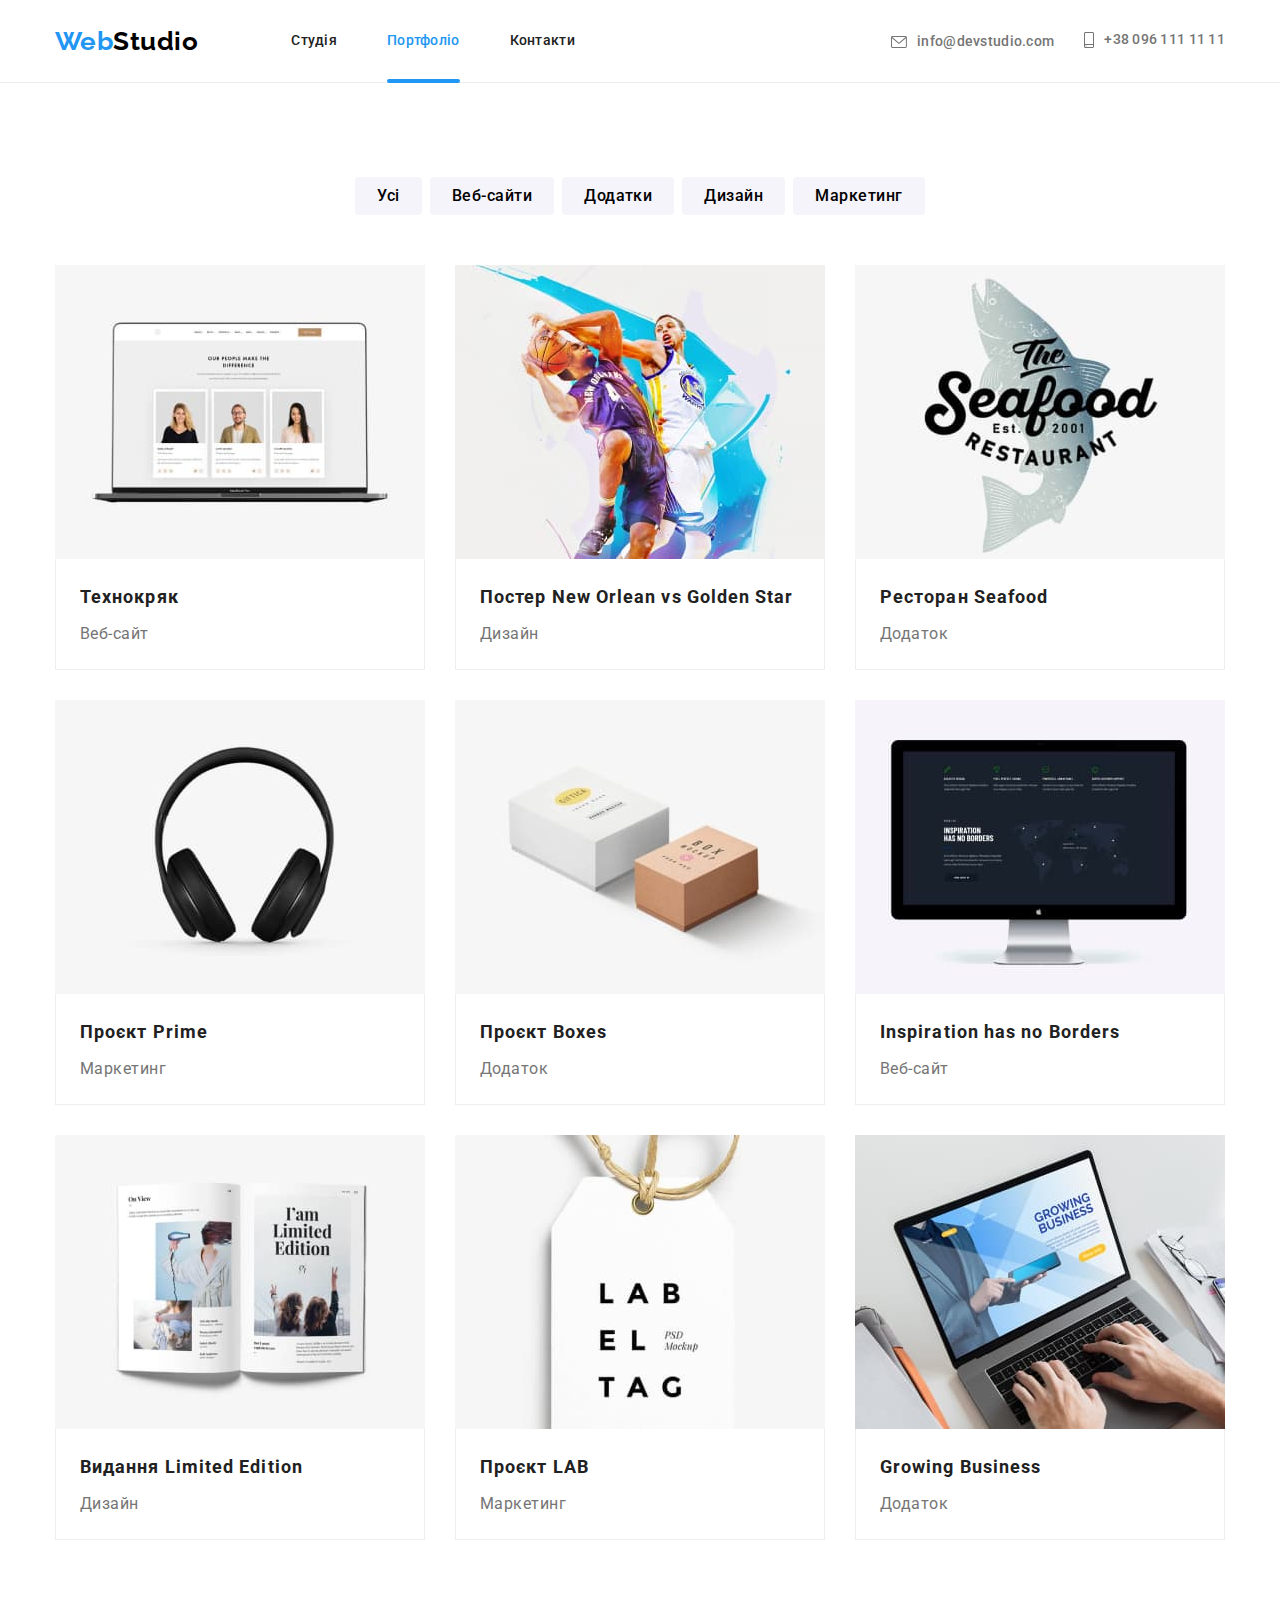
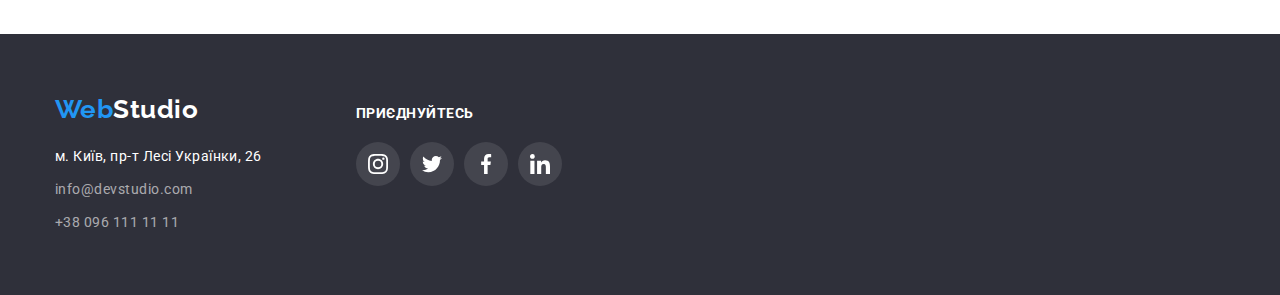
==== portfolio.html @ b10ea0a1 "Створює новий репозиторій" ====
<!DOCTYPE html>
<html lang="en">
<head>
    <meta charset="UTF-8">
    <meta http-equiv="X-UA-Compatible" content="IE=edge">
    <meta name="viewport" content="width=device-width, initial-scale=1.0">
    <title>Портфоліо</title>
    <link rel="preconnect" href="https://fonts.googleapis.com">
    <link rel="preconnect" href="https://fonts.gstatic.com" crossorigin>
    <link href="https://fonts.googleapis.com/css2?family=Raleway:wght@700&family=Roboto:wght@400;500;700;900&display=swap" rel="stylesheet">
    <link rel="stylesheet" href="https://cdn.jsdelivr.net/npm/modern-normalize@1.1.0/modern-normalize.min.css">
    <link rel="stylesheet" href="./css/styles.css">

</head>
<body>
    
    <!-- Шапка сайту -->
    <header>
        <div class="container header-container">
            <nav class="main-nav">
                <a href="./index.html" lang="en" class="logo">Web<span class="logo-dark">Studio</span></a>

                <ul class="site-nav list">
                    <li class="site-nav-item"><a href="./index.html" class="link">Студія</a></li>
                    <li class="site-nav-item"><a href="#" class="link current">Портфоліо</a></li>
                    <li class="site-nav-item"><a href="#" class="link">Контакти</a></li>
                </ul>
            </nav>

                <ul class="contacts list">

                    <li>
                        <a href="mailto:info@devstudio.com" class="contacts-list-link contacts-link link">
                            <svg class="mail-icon" lang="en" aria-label="mail icon" width="16px" height="12px">
                                <use href="./images/icons.svg#icon-mail"></use>
                            </svg>
                        info@devstudio.com
                        </a>
                    </li>

                    <li>
                        <a href="tel:+380961111111" class="contacts-list-link link">
                            <svg class="smartphone-icon" lang="en" aria-label="smartphone icon" width="10px" height="16px">
                                <use href="./images/icons.svg#icon-smartphone"></use>
                            </svg>
                        +38 096 111 11 11
                        </a>
                    </li>


                </ul>
        </div>
    </header>

    <main>
    <!-- Сторінка портфоліо -->
        <section class="section">
            <div class="container">
                <h1 class="visually-hidden">Портфоліо</h1>
                <ul class="portfolio-btn-list list">
                    <li><button type="button" class="portfolio-btn">Усі</button></li>
                    <li><button type="button" class="portfolio-btn">Веб-сайти</button></li>
                    <li><button type="button" class="portfolio-btn">Додатки</button></li>
                    <li><button type="button" class="portfolio-btn">Дизайн</button></li>
                    <li><button type="button" class="portfolio-btn">Маркетинг</button></li>
                </ul>

                <ul class="portfolio-list list">
                    
                    <li class="portfolio-item">
                        <a href="#" class="portfolio-link">
                            <div class="portfolio-card-thumb">
                                <img src="./images/portfoliopage/project1.jpg" alt="Веб-сайт Технокряк" width="370" height="294">
                                <p class="portfolio-overlay">
                                    Ресурс пропонує комплексні пропозиції з різним рівнем функціоналу та сервісів. Все це дозволить відвідувачу отримати вичерпні відомості про компанію чи приватну особу.
                                </p>
                            </div>

                            <div class="portfolio-card-content">
                                <h2 class="portfolio-title">Технокряк</h2>
                                <p class="portfolio-post">Веб-сайт</p>
                            </div>
                        </a>
                    </li>

                    <li class="portfolio-item">
                        <a href="#" class="portfolio-link">
                            <div class="portfolio-card-thumb">
                                <img src="./images/portfoliopage/project2.jpg" alt="Дизайн постеру" width="370" height="294">
                                <p class="portfolio-overlay">
                                    Ресурс пропонує комплексні пропозиції з різним рівнем функціоналу та сервісів. Все це дозволить відвідувачу отримати вичерпні відомості про компанію чи приватну особу.
                                </p>
                            </div>

                            <div class="portfolio-card-content">
                                <h2 class="portfolio-title">Постер <span lang="en">New Orlean vs Golden Star</span></h2>
                                <p class="portfolio-post">Дизайн</p>
                            </div>
                        </a>
                    </li>

                    <li class="portfolio-item">
                        <a href="#" class="portfolio-link">
                            <div class="portfolio-card-thumb">
                                <img src="./images/portfoliopage/project3.jpg" alt="Додаток для ресторану морепродуктів" width="370" height="294">
                                <p class="portfolio-overlay">
                                    Ресурс пропонує комплексні пропозиції з різним рівнем функціоналу та сервісів. Все це дозволить відвідувачу отримати вичерпні відомості про компанію чи приватну особу.
                                </p>
                            </div>

                            <div class="portfolio-card-content">
                                <h2 class="portfolio-title">Ресторан <span lang="en">Seafood</span></h2>
                                <p class="portfolio-post">Додаток</p>
                            </div>
                        </a>
                    </li>

                    <li class="portfolio-item">
                        <a href="#" class="portfolio-link">
                            <div class="portfolio-card-thumb">
                                <img src="./images/portfoliopage/project4.jpg" alt="Реклама навушників" width="370" height="294">
                                <p class="portfolio-overlay">
                                    Ресурс пропонує комплексні пропозиції з різним рівнем функціоналу та сервісів. Все це дозволить відвідувачу отримати вичерпні відомості про компанію чи приватну особу.
                                </p>
                            </div>

                            <div class="portfolio-card-content">
                                <h2 class="portfolio-title">Проєкт <span lang="en">Prime</span></h2>
                                <p class="portfolio-post">Маркетинг</p>
                            </div>
                        </a>
                    </li>

                    <li class="portfolio-item">
                        <a href="#" class="portfolio-link">
                            <div class="portfolio-card-thumb">
                                <img src="./images/portfoliopage/project5.jpg" alt="Додаток для пакування" width="370" height="294">
                                <p class="portfolio-overlay">
                                    Ресурс пропонує комплексні пропозиції з різним рівнем функціоналу та сервісів. Все це дозволить відвідувачу отримати вичерпні відомості про компанію чи приватну особу.
                                </p>
                            </div>

                            <div class="portfolio-card-content">
                                <h2 class="portfolio-title">Проєкт <span lang="en">Boxes</span></h2>
                                <p class="portfolio-post">Додаток</p>
                            </div>
                        </a>
                    </li>

                    <li class="portfolio-item">
                        <a href="#" class="portfolio-link">
                            <div class="portfolio-card-thumb">
                                <img src="./images/portfoliopage/project6.jpg" alt="Веб-сайт натхнення" width="370" height="294">
                                <p class="portfolio-overlay">
                                    Ресурс пропонує комплексні пропозиції з різним рівнем функціоналу та сервісів. Все це дозволить відвідувачу отримати вичерпні відомості про компанію чи приватну особу.
                                </p>
                            </div>

                            <div class="portfolio-card-content">
                                <h2 class="portfolio-title"> <span lang="en">Inspiration has no Borders</span></h2>
                                <p class="portfolio-post">Веб-сайт</p>
                            </div>
                        </a>
                    </li>

                    <li class="portfolio-item">
                        <a href="#" class="portfolio-link">
                            <div class="portfolio-card-thumb">
                                <img src="./images/portfoliopage/project7.jpg" alt="Дизайн журналу" width="370" height="294">
                                <p class="portfolio-overlay">
                                    Ресурс пропонує комплексні пропозиції з різним рівнем функціоналу та сервісів. Все це дозволить відвідувачу отримати вичерпні відомості про компанію чи приватну особу.
                                </p>
                            </div>

                            <div class="portfolio-card-content">
                                <h2 class="portfolio-title">Видання <span lang="en">Limited Edition</span></h2>
                                <p class="portfolio-post">Дизайн</p>
                            </div>
                        </a>
                    </li>

                    <li class="portfolio-item">
                        <a href="#" class="portfolio-link">
                            <div class="portfolio-card-thumb">
                                <img src="./images/portfoliopage/project8.jpg" alt="Реклама макетів сайтів" width="370" height="294">
                                <p class="portfolio-overlay">
                                    Ресурс пропонує комплексні пропозиції з різним рівнем функціоналу та сервісів. Все це дозволить відвідувачу отримати вичерпні відомості про компанію чи приватну особу.
                                </p>
                            </div>

                            <div class="portfolio-card-content">
                                <h2 class="portfolio-title">Проєкт <span lang="en">LAB</span></h2>
                                <p class="portfolio-post">Маркетинг</p>
                            </div>
                        </a>
                    </li>

                    <li class="portfolio-item">
                        <a href="#" class="portfolio-link">
                            <div class="portfolio-card-thumb">
                                <img src="./images/portfoliopage/project9.jpg" alt="Додаток для бізнесу" width="370" height="294">
                                <p class="portfolio-overlay">
                                    Ресурс пропонує комплексні пропозиції з різним рівнем функціоналу та сервісів. Все це дозволить відвідувачу отримати вичерпні відомості про компанію чи приватну особу.
                                </p>
                            </div>

                            <div class="portfolio-card-content">
                                <h2 class="portfolio-title"><span lang="en">Growing Business</span></h2>
                                <p class="portfolio-post">Додаток</p>
                            </div>
                        </a>
                    </li>
                    
                </ul>
            </div>
        </section>
    </main>

    <!-- Підвал -->
    <footer class="page-footer">
        <div class="container footer-container">
            <div class="address-card-thumb">
                <a href="./index.html" lang="en" class="logo">Web<span class="logo-light">Studio</span></a>

            <address class="address">
                
                    <ul class="address-list list">

                        <li class="address-item item">
                            <a href="https://goo.gl/maps/PtDdcps2GoqeUwa47" target="_blank" rel="noopener noreferrer nofollow" class="link">м. Київ, пр-т Лесі Українки, 26</a>
                        </li>

                        <li class="address-item">
                            <a href="mailto:info@devstudio.com" class="link">info@devstudio.com</a>
                        </li>

                        <li class="address-item">
                            <a href="tel:+380961111111" class="link">+38 096 111 11 11</a>
                        </li>

                    </ul>
            </address>
            </div>

            <div class="footer-social-card-thumb">
                <p class="footer-text">приєднуйтесь</p>
                <ul class="footer-social-list list">
                    <li class="footer-social-list-item">
                        <a href="#" class="footer-social-list-link">
                            <svg  class="footer-social-list-icon" lang="en" aria-label="instagram icon">
                                <use href="./images/icons.svg#icon-instagramfooter"></use>
                            </svg>
                        </a>
                    </li>
                    <li class="footer-social-list-item">
                        <a href="#" class="footer-social-list-link">
                            <svg  class="footer-social-list-icon" lang="en" aria-label="twitter icon">
                                <use href="./images/icons.svg#icon-twitterfooter"></use>
                            </svg>
                        </a>
                    </li>
                    
                    <li class="footer-social-list-item">
                        <a href="#" class="footer-social-list-link">
                            <svg  class="footer-social-list-icon" lang="en" aria-label="facebook icon">
                                <use href="./images/icons.svg#icon-facebookfooter"></use>
                            </svg>
                        </a>
                    </li>
                    
                    <li class="footer-social-list-item">
                        <a href="#" class="footer-social-list-link">
                            <svg  class="footer-social-list-icon" lang="en" aria-label="linkedin icon">
                                <use href="./images/icons.svg#icon-linkedinfooter"></use>
                            </svg>
                        </a>
                    </li>
                </ul>
            </div>
        </div>
    </footer>

</body>
</html>
---- css/styles.css ----
/*Основний колір тексту #212121
Другорядний колір тексту #757575
Акцент #2196F3
Лого основний колір #2196F3
Лого Шапка #000000
Лого Футер #FFFFFF
Другорядний світлий колір тексту #FFFFFF
Другорядний світлий колір тексту + прозорість rgba(255, 255, 255, 0.6)
Фон основний колір #FFFFFF
Фон темний колір #2F303A
Фон світлий колір #F5F4FA
Колір рамки шапки #ECECEC;
Колір рамки карток портфоліо #EEEEEE;
Активна кнопка #188CE8
Тінь кнопки сервіс rgba(0, 0, 0, 0.15);
Перша тінь команди rgba(0, 0, 0, 0.12);
Друга тінь команди rgba(0, 0, 0, 0.14);
Третя тінь команди rgba(0, 0, 0, 0.2);
Перша тінь кнопок Портфоліо rgba(0, 0, 0, 0.1);
Друга тінь кнопок Портфоліо rgba(0, 0, 0, 0.08);
Третя тінь кнопок Портфоліо rgba(0, 0, 0, 0.12);
Перша тінь карток Портфоліо rgba(0, 0, 0, 0.12);
Друга тінь карток Портфоліо rgba(0, 0, 0, 0.06);
Третя тінь карток Портфоліо rgba(0, 0, 0, 0.16);
Нижній колір фону послуги #C4C4C4;
Акцент іконок #FFFFFF;
Колір іконок #AFB1B8;
Колір іконок футера #FFFFFF;
Колір рамки клієнтів #AFB1B8;
Фон іконок футера rgba(255, 255, 255, 0.1);
Накладений колір фону rgba(47, 48, 58, 0.4);
Накладений фон картки Чим займаємося rgba(47, 48, 58, 0.8);
Накладений фон картки Портфодіо  rgba(33, 150, 243, 0.9);
Фон Модального вікна rgba(0, 0, 0, 0.2);
Прехід 250ms cubic-bezier(0.4, 0, 0.2, 1);
Колір бордеру іконки закрити модалки rgba(0, 0, 0, 0.1);
Основний шрифт тексту Roboto, sans-serif;
Шрифт логотипу Raleway, sans-serif; */

:root {
    --pimary-text-color: #212121;
    --secondary-text-color: #757575;
    --accent-color: #2196F3;
    --primary-logo-color: #2196F3;
    --header-logo-color: #000000;
    --footer-logo-color: #FFFFFF;
    --primary-light-text-color: #FFFFFF;
    --secondary-light-text-color: rgba(255, 255, 255, 0.6);
    --pimary-bg-color: #FFFFFF;
    --dark-bg-color: #2F303A;
    --light-bg-color: #F5F4FA;
    --header-border-color: #ECECEC;
    --card-border-color: #EEEEEE;
    --accent-btn: #188CE8;
    --service-btn-shadow: rgba(0, 0, 0, 0.15);
    --first-team-shadow: rgba(0, 0, 0, 0.12);
    --second-team-shadow: rgba(0, 0, 0, 0.14);
    --third-team-shadow: rgba(0, 0, 0, 0.2);
    --first-portfolio-btn-shadow: rgba(0, 0, 0, 0.1);
    --second-portfolio-btn-shadow: rgba(0, 0, 0, 0.08);
    --third-portfolio-btn-shadow: rgba(0, 0, 0, 0.12);
    --first-portfolio-card-shadow: rgba(0, 0, 0, 0.12);
    --second-portfolio-card-shadow: rgba(0, 0, 0, 0.06);
    --third-portfolio-card-shadow: rgba(0, 0, 0, 0.16);
    --down-bgc-service: #C4C4C4;
    --accent-color-icon: #FFFFFF;
    --icon-color: #AFB1B8;
    --icon-color-footer: #FFFFFF;
    --client-border: #AFB1B8;
    --icon-bg-footer: rgba(255, 255, 255, 0.1);
    --overlay-color: rgba(47, 48, 58, 0.4);
    --overlay-card-work: rgba(47, 48, 58, 0.8);
    --overlay-card-portfolio: rgba(33, 150, 243, 0.9);
    --transition-dur-tf: 250ms cubic-bezier(0.4, 0, 0.2, 1);
    --backdrop-bg-color: rgba(0, 0, 0, 0.2);
    --border-color-modal-close-icon: rgba(0, 0, 0, 0.1);
    --pimary-font-text: Roboto, sans-serif;
    --font-logo: Raleway, sans-serif;
}

h1,
h2, 
h3, 
h4, 
p {
    margin-top: 0px;
    margin-bottom: 0px;
}

ol,
ul {
    margin-top: 0px;
    margin-bottom: 0px;
    padding-left: 0px;
}

body {
    font-family: var(--pimary-font-text);
    letter-spacing: 0.03em;

    color: var(--pimary-text-color);
    background-color: var(--pimary-bg-color);
}

img {
    display: block;
    min-width: 100%;
}

header {border-bottom: 1px solid var(--header-border-color);} 

.visually-hidden {
    position: absolute;
    white-space: nowrap;
    width: 1px;
    height: 1px;
    overflow: hidden;
    border: 0;
    padding: 0;
    clip: rect(0 0 0 0);
    clip-path: inset(50%);
    margin: -1px;
}

.list {list-style: none;}

.container {
    width: 1200px;
    margin-left: auto;
    margin-right: auto;
    padding-left: 15px;
    padding-right: 15px;
}

.section {
    padding-top: 94px;
    padding-bottom: 94px;
}

/* Оформлення Шапки сайту */
.header-container {
    display: flex;
    align-items: center;
}

.main-nav {
    display: flex;
    align-items: center;
}

.site-nav {
    display: flex;
    margin-left: 93px;
    column-gap: 50px;
}

.site-nav .link,
.contacts .link {
    display: block;
    padding-top: 32px;
    padding-bottom: 32px;
    transition: color var(--transition-dur-tf);
}

.site-nav-item {
    position: relative;
}

.link.current::after {
    display: block;
    position: absolute;
    content: "";
    width: 100%;
    height: 4px;
    margin-left: auto;
    margin-right: auto;
    margin-top: 30px;

    background: var(--accent-color);
    border-radius: 2px;
}

.contacts {
    display: flex;
    align-items: baseline;
    justify-content: center;
    margin-left: auto;
}

.contacts-link {margin-right: 30px;}

.contacts-list-link {
    transition: fill var(--transition-dur-tf);
}

.contacts-list-link:hover,
.contacts-list-link:focus {
    fill: currentColor;
}

.mail-icon,
.smartphone-icon {
    margin-right: 10px;
    fill: currentColor;
}

.contacts-list-link.link {
    display: flex;
    align-items: center;
}

/* Оформлення Лого */
.logo-dark {color: var(--header-logo-color);}

.logo-light {color: var(--footer-logo-color);}

.logo {
    font-family: var(--font-logo);
    font-size: 26px;
    color: var(--primary-logo-color);
    text-decoration: none;
}

.logo,
.service-btn,
.work-text, 
.footer-text {
    font-weight: 700;
}

/* Оформлення Лого і Команди */
.logo,
.team-title,
.team-post  {
    line-height: 1.19;
}

/* Оформлення Навігації і елементів Особливості */
.site-nav .link,
.contacts .link,
.feature-title,
.work-text,
.footer-text {
    font-size: 14px;
    line-height: 1.14;
}

.site-nav .link,
.contacts .link {
    letter-spacing: 0.02em;
    text-decoration: none;
}

/* Оформлення Контактів, Чим займаємось, Команди, Адреси і Портфоліо */
.site-nav .link {color: inherit;}

.contacts .link,
.about-feature,
.team-post,
.address,
.portfolio-post {
    color: var(--secondary-text-color);
}

/* Оформлення фону Послуга і Підвал */
.service {
    max-width: 1600px;
    margin-left: auto;
    margin-right: auto;
    padding-top: 200px;
    padding-bottom: 200px;
    text-align: center;

    background-color: var(--down-bgc-service);;
    background-image: linear-gradient(var(--overlay-color), var(--overlay-color)), url(../images/mainpage/servise.jpg);
    background-size: cover;
}

/* Оформлення кольору тексту Послуга і Підвал */
.service,
.service-btn,
.address-list .item .link {
    color: var(--primary-light-text-color);
}

/* Оформлення секції Послуга і елементів Портфоліо */
.service-title,
.service-btn,
.portfolio-title  {
    letter-spacing: 0.06em;
}

.service-title {
    width: 696px;
    margin-right: auto;
    margin-left: auto;

    font-weight: 900;
    font-size: 44px;
    line-height: 1.36;
    text-align: center;
    text-transform: uppercase;
}

.service-btn {
    margin-top: 30px;
    padding: 10px 32px;

    background-color: var(--accent-color);
    box-shadow: 0px 4px 4px var(--service-btn-shadow);
    border: none; 
    border-radius: 4px;
    cursor: pointer;
    transition: background-color var(--transition-dur-tf);
}

.service-btn,
.portfolio-post {
    line-height: 1.88;
}

.service-btn:hover,
.service-btn:focus {
    background-color: var(--accent-btn);
}

.section-title {
    margin-bottom: 50px;

    font-size: 36px;
    line-height: 1.17;
    text-align: center;
}

/* Офщрмлення тексту Особливості і Підвал */
.features-list {
    display: flex;
    flex-wrap: wrap;
    gap: 30px;
}

.features-item {flex-basis: calc((100% - 90px) / 4);}

.features-item-thumb {
    display: flex;
    align-items: center; 
    justify-content: center;
    width: 270px;
    height: 120px;
    background: var(--light-bg-color);
    border-radius: 4px;
}

.antenna-icon,
.clock-icon,
.diagram-icon,
.astronaut-icon {
    display: inline-block;
    width: 70px;
    height: 70px;
}

.feature-title {margin-top: 30px;}

.about-feature {margin-top: 10px;}

.about-feature,
.address {
    font-size: 14px;
    line-height: 1.71;
}

/* Оформлення Команди */
.team-section {background-color: var(--light-bg-color);}

.team-list {
    display: flex;
    flex-wrap: wrap;
    gap: 30px;
}

.team-item {
    flex-basis: calc((100% - 90px) / 4);

    background-color: var(--pimary-bg-color);

    box-shadow: 0px 1px 3px var(--first-team-shadow), 0px 1px 1px var(--second-team-shadow), 0px 2px 1px var(--third-team-shadow);
    border-radius: 0px 0px 4px 4px;
}

.team-card-content {
    padding-top: 30px;
    padding-bottom: 30px;
}

.team-title {
    margin-bottom: 10px;
}

.social-list {
    display: flex; 
    column-gap: 10px;
    justify-content: center;
    margin-top: 16px;
}

.social-list-link {
    display: flex;
    align-items: center; 
    justify-content: center;
    width: 44px;
    height: 44px;
    background: var(--pimary-bg-color);
    border-radius: 50%;
    transition: background-color var(--transition-dur-tf);
}

.social-list-link:hover,
.social-list-link:focus {
    background-color: var(--accent-color);
}

.social-list-icon {
    width: 20px;
    height: 20px;
    fill: var(--icon-color);
    transition: fill var(--transition-dur-tf);
}

.social-list-link:hover .social-list-icon,
.social-list-link:focus .social-list-icon {
    fill: var(--accent-color-icon);
}

/* Оформлення Чим ми займаємося */

.work-list {
    display: flex;
    flex-wrap: wrap;
    gap: 30px;
}

.work-item {flex-basis: calc((100% - 60px) / 3);}

.work-card {
    position: relative;
}

.work-text {
    display: flex;
    position: absolute;
    bottom: 0;
    left: 0;
    width: 100%;
    height: 70px;
    margin: 0;
    align-items: center;
    justify-content: center;
    background-color: var(--overlay-card-work);
    text-transform: uppercase;
}

.work {padding-top: 0px;}

/* Оформлення Постійні клієнти */
.client-list {
    display: flex;
    flex-wrap: wrap;
    gap: 30px;
}

.client-item {flex-basis: calc((100% - 150px) / 6);}

.client-card-thumb {
    display: flex;
    align-items: center; 
    justify-content: center;
    width: 170px;
    height: 92px;
    border: 1px solid var(--client-border);
    border-radius: 4px;
    transition: border var(--transition-dur-tf);
} 

.client-card-thumb:hover,
.client-card-thumb:focus {
    border: 1px solid var(--accent-color);
}

.logo-icon {
    width: 106px;
    height: 60px;
    fill: var(--icon-color);
    transition: fill var(--transition-dur-tf);
}

.client-link:hover .logo-icon,
.client-link:focus .logo-icon {
    fill: var(--accent-color);
}

/* Оформлення Кнопки, Команди і Портфоліо */
.service-btn,
.team-title,
.team-post, 
.portfolio-btn {
    font-size: 16px;
    text-align: center;
}

.site-nav .link,
.contacts .link,
.team-title,
.portfolio-btn {
    font-weight: 500;
}

/* Підвал */
.page-footer {
    padding-top: 60px;
    padding-bottom: 60px;
    background-color: var(--dark-bg-color);
}

.footer-container {
    display: flex;
    align-items: baseline;
}

.address {
    margin-top: 20px;
    font-style: normal;
}

.address-item:not(:first-child) {
    margin-top: 9px;
}

.address-card-thumb {
    width: 231px;
}  

.address-list .link {
    color: var(--secondary-light-text-color);
    text-decoration: none;
    transition: color var(--transition-dur-tf);
}

.footer-social-card-thumb {
    width: 206px;
    margin-left: 70px;
} 

.work-text,
.footer-text {
    color: var(--primary-light-text-color);
    text-transform: uppercase;
}

.footer-social-list {
    display: flex; 
    column-gap: 10px;
    justify-content: center;
    margin-top: 20px; 
} 

.footer-social-list-item {
    display: flex;
    align-items: center;
    justify-content: center;
}

.footer-social-list-link {
    display: flex;
    align-items: center; 
    justify-content: center;
    width: 44px;
    height: 44px;
    background: var(--icon-bg-footer);
    border-radius: 50%;
    transition: background-color var(--transition-dur-tf);
}

.footer-social-list-link:hover,
.footer-social-list-link:focus {
    background-color: var(--accent-color);
}

.footer-social-list-icon {
    width: 20px;
    height: 20px;
    fill: var(--icon-color-footer);
}

/* Оформлення Ховеру і Фокусу */
.site-nav .link:hover,
.contacts .link:hover,
.site-nav .link:focus,
.contacts .link:focus,
.link.current,
.address-list .link:hover,
.address-list .link:focus {
    color: var(--accent-color);
} 

/* Портфоліо */
.portfolio-btn-list {
    display: flex;
    margin-bottom: 50px;
    justify-content: center;
    column-gap: 8px;
}

.portfolio-btn {
    padding: 6px 22px;
    line-height: 1.62;
    letter-spacing: 0.03em;
    background-color: var(--light-bg-color);
    cursor: pointer;
    border-radius: 4px;
    border: none;
    transition: color var(--transition-dur-tf), background-color var(--transition-dur-tf), box-shadow var(--transition-dur-tf);
}

.portfolio-btn:hover,
.portfolio-btn:focus {
    color: var(--primary-light-text-color);
    background-color: var(--accent-color);
    box-shadow: 0px 3px 1px var(--first-portfolio-btn-shadow), 0px 1px 2px var(--second-portfolio-btn-shadow), 0px 2px 2px var(--third-portfolio-btn-shadow);
}

.portfolio-list {
    display: flex;
    flex-wrap: wrap;
    gap: 30px;
}

.portfolio-item {flex-basis: calc((100% - 180px) / 9);}

.portfolio-card-content {
    padding: 20px 24px;
    border-right: 1px solid var(--card-border-color); 
    border-bottom: 1px solid var(--card-border-color);
    border-left: 1px solid var(--card-border-color);
}

.portfolio-link {
    text-decoration: none;
    display: block;
    transition: box-shadow var(--transition-dur-tf);
}

.portfolio-link:hover {
    box-shadow: 0px 1px 1px var(--first-portfolio-card-shadow), 0px 4px 4px var(--second-portfolio-card-shadow), 1px 4px 6px var(--third-portfolio-card-shadow);
}

.portfolio-title {
    margin-bottom: 4px;
    line-height: 2;
    color: var(--pimary-text-color); 
}

.portfolio-title,
.portfolio-overlay {
    font-size: 18px;
}

.portfolio-card-thumb {
    position: relative;
    overflow: hidden; 
}

.portfolio-overlay {
    position: absolute;
    top: 0;
    left: 0;
    width: 100%;
    height: 100%;

    background: var(--overlay-card-portfolio);
    color: var(--primary-light-text-color);

    font-style: normal;
    font-weight: 400;
    line-height: 1.56;
    text-align: center; 
    padding: 63px 24px; 

    overflow: auto;
    transform: translateY(100%);
    transition: transform var(--transition-dur-tf);
}

.portfolio-link:hover .portfolio-overlay,
.portfolio-link:focus .portfolio-overlay {
    transform: translateY(0%);
}

/* Оформлення модального вікна */

.backdrop {
    position: fixed;
    top: 0;
    left: 0;
    z-index: 999;
    width: 100%;
    height: 100%;
    background-color: var(--backdrop-bg-color);
    transition: opacity 500ms ease-in-out, visibility 500ms ease-in-out;
}

.backdrop.is-hidden {
    opacity: 0;
    visibility: hidden;
    pointer-events: none;
} 

.backdrop.is-hidden .modal {
    transform: translate(-50%, -50%) scale(0.85);
}

.modal {
    position: absolute;
    top: 50%;
    left: 50%;
    transform: translate(-50%, -50%);
    width: 528px;
    height: 581px;
    background-color: var(--pimary-bg-color);

    transform: translate(-50%, -50%) scale(1);
    transition: transform 500ms ease-in-out;
}

.modal-btn-close {
    position: absolute;
    top: 8px;
    right: 8px;
    display: flex;
    align-items: center;
    justify-content: center;
    width: 30px;
    height: 30px;
    border-radius: 50%;
    border: 1px solid rgba(0, 0, 0, 0.1);
    background-color: transparent;
    padding: 0;
}
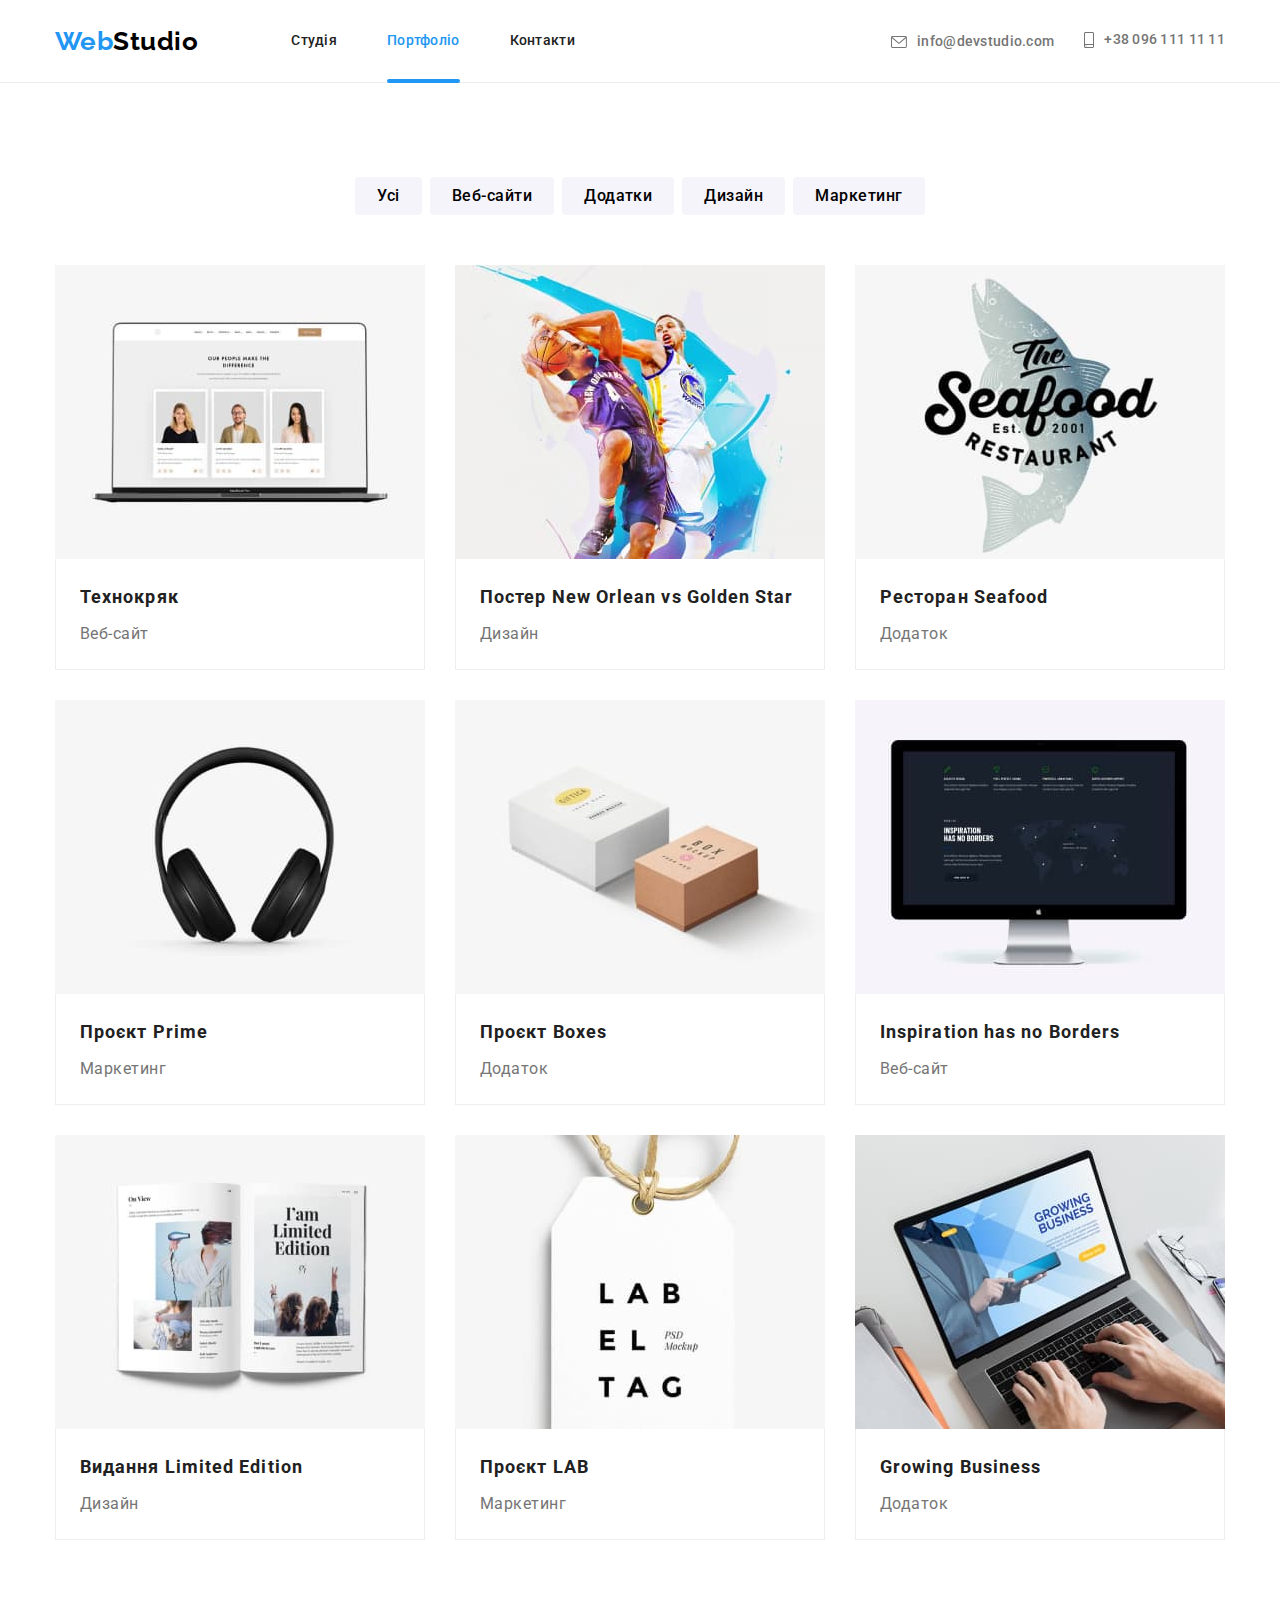
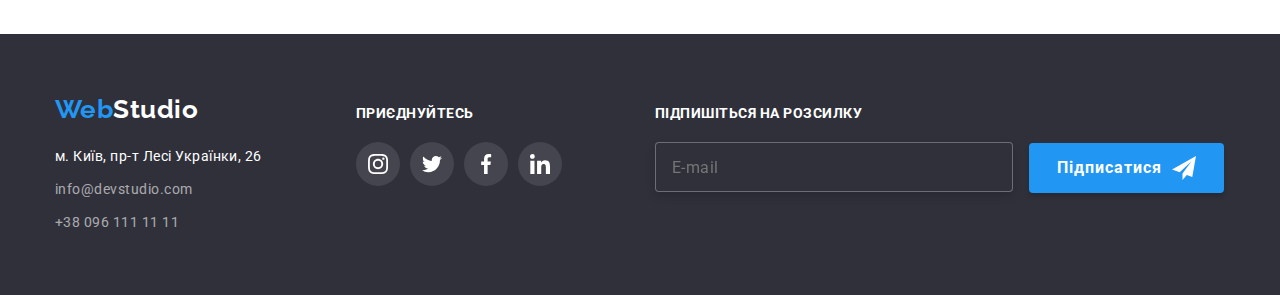
==== commit 02cca3e3: "Додає форми до Модального вікна" ====
--- a/portfolio.html
+++ b/portfolio.html
@@ -277,6 +277,19 @@
                     </li>
                 </ul>
             </div>
+
+            <div class="footer-subscription-card-thumb">
+                <p class="footer-text">Підпишіться на розсилку</p>
+                <form class="footer-form">
+                    <input class="footer-form-input" type="email" name="email" placeholder="E-mail" required>
+                    <button type="submit" class="footer-btn">Підписатися
+                        <svg class="send-icon" lang="en" aria-label="send icon" width="16px" height="12px">
+                            <use href="./images/icons.svg#icon-send"></use>
+                        </svg>
+                    </button>
+                </form>
+            </div>
+
         </div>
     </footer>
 
--- a/css/styles.css
+++ b/css/styles.css
@@ -28,12 +28,16 @@
 Колір іконок футера #FFFFFF;
 Колір рамки клієнтів #AFB1B8;
 Фон іконок футера rgba(255, 255, 255, 0.1);
+Колір рамки підписки футера rgba(255, 255, 255, 0.3);
 Накладений колір фону rgba(47, 48, 58, 0.4);
 Накладений фон картки Чим займаємося rgba(47, 48, 58, 0.8);
 Накладений фон картки Портфодіо  rgba(33, 150, 243, 0.9);
 Фон Модального вікна rgba(0, 0, 0, 0.2);
+Колір рамки Модального вікна rgba(33, 33, 33, 0.2);
+Колір іконок модального вікна #212121;
 Прехід 250ms cubic-bezier(0.4, 0, 0.2, 1);
 Колір бордеру іконки закрити модалки rgba(0, 0, 0, 0.1);
+Колір іконки закрити модалки #000000;
 Основний шрифт тексту Roboto, sans-serif;
 Шрифт логотипу Raleway, sans-serif; */
 
@@ -69,11 +73,15 @@
     --client-border: #AFB1B8;
     --icon-bg-footer: rgba(255, 255, 255, 0.1);
     --overlay-color: rgba(47, 48, 58, 0.4);
+    --border-color-footer-subscription: rgba(255, 255, 255, 0.3);
     --overlay-card-work: rgba(47, 48, 58, 0.8);
     --overlay-card-portfolio: rgba(33, 150, 243, 0.9);
     --transition-dur-tf: 250ms cubic-bezier(0.4, 0, 0.2, 1);
     --backdrop-bg-color: rgba(0, 0, 0, 0.2);
+    --border-color-modal: rgba(33, 33, 33, 0.2);
+    --color-modal-icon: #212121;
     --border-color-modal-close-icon: rgba(0, 0, 0, 0.1);
+    --color-modal-close-icon: #000000;
     --pimary-font-text: Roboto, sans-serif;
     --font-logo: Raleway, sans-serif;
 }
@@ -224,7 +232,8 @@
 .logo,
 .service-btn,
 .work-text, 
-.footer-text {
+.footer-text,
+.footer-btn {
     font-weight: 700;
 }
 
@@ -279,6 +288,7 @@
 /* Оформлення кольору тексту Послуга і Підвал */
 .service,
 .service-btn,
+.footer-btn,
 .address-list .item .link {
     color: var(--primary-light-text-color);
 }
@@ -286,6 +296,7 @@
 /* Оформлення секції Послуга і елементів Портфоліо */
 .service-title,
 .service-btn,
+.footer-btn,
 .portfolio-title  {
     letter-spacing: 0.06em;
 }
@@ -306,15 +317,20 @@
     margin-top: 30px;
     padding: 10px 32px;
 
+    transition: background-color var(--transition-dur-tf);
+}
+
+.service-btn,
+.footer-btn {
     background-color: var(--accent-color);
     box-shadow: 0px 4px 4px var(--service-btn-shadow);
     border: none; 
     border-radius: 4px;
     cursor: pointer;
-    transition: background-color var(--transition-dur-tf);
 }
 
 .service-btn,
+.footer-btn,
 .portfolio-post {
     line-height: 1.88;
 }
@@ -503,6 +519,7 @@
 .service-btn,
 .team-title,
 .team-post, 
+.footer-btn,
 .portfolio-btn {
     font-size: 16px;
     text-align: center;
@@ -591,6 +608,53 @@
     height: 20px;
     fill: var(--icon-color-footer);
 }
+
+.footer-subscription-card-thumb {
+    width: 570px;
+    margin-left: auto;
+}
+
+.footer-form {
+    margin-top: 20px;
+}
+
+.footer-form-input {
+    display: inline-flex;
+    width: 358px;
+    height: 50px;
+    box-sizing: border-box;
+    padding: 15px 16px;
+    align-items: center;
+    line-height: 1.25;
+    letter-spacing: 0.03em;
+    border: 1px solid var(--border-color-footer-subscription);
+    filter: drop-shadow(0px 4px 4px var(--service-btn-shadow));
+    border-radius: 4px;
+    color: var(--secondary-light-text-color);
+    background-color: var(--dark-bg-color);
+    transition: border-color var(--transition-dur-tf);
+}
+
+.footer-form-input:focus {
+    outline: none;
+    border-color: var(--accent-color);
+    cursor: pointer;
+}
+
+.footer-btn {
+    display: inline-flex;
+    align-items: center;
+    margin-left: 12px;
+    padding: 10px 28px;
+}
+
+.send-icon {
+    width: 24px;
+    height: 24px;
+    fill: var(--icon-color-footer);
+
+    margin-left: 10px;
+} 
 
 /* Оформлення Ховеру і Фокусу */
 .site-nav .link:hover,
@@ -696,7 +760,7 @@
     transform: translateY(0%);
 }
 
-/* Оформлення модального вікна */
+/* Оформлення Фону */
 
 .backdrop {
     position: fixed;
@@ -719,6 +783,8 @@
     transform: translate(-50%, -50%) scale(0.85);
 }
 
+/* Оформлення Модального вікна */
+
 .modal {
     position: absolute;
     top: 50%;
@@ -726,6 +792,7 @@
     transform: translate(-50%, -50%);
     width: 528px;
     height: 581px;
+    padding: 40px;
     background-color: var(--pimary-bg-color);
 
     transform: translate(-50%, -50%) scale(1);
@@ -745,4 +812,94 @@
     border: 1px solid rgba(0, 0, 0, 0.1);
     background-color: transparent;
     padding: 0;
-}
+    cursor: pointer;
+}
+
+.modal-close-icon {
+    fill: var(--color-modal-close-icon);
+    transition: fill var(--transition-dur-tf);
+}
+
+.modal-close-icon:hover {
+    fill: var(--accent-color);
+}
+
+/* Оформлення Модальної форми */
+
+.modal-form-text {
+    font-style: normal;
+    font-weight: 700;
+    font-size: 20px;
+    text-align: center;
+    margin-bottom: 12px;
+}
+
+.modal-form {
+    display: flex;
+    flex-direction: column;
+}
+
+.modal-form-label {
+    margin-bottom: 10px;
+}
+
+.modal-form-label-desc {
+    display: block;
+    margin-bottom: 4px;
+    font-style: normal;
+    font-weight: 400;
+    font-size: 12px;
+    line-height: 1.17;
+    letter-spacing: 0.01em;
+
+    color: var(--secondary-text-color);
+}
+
+.modal-form-input-wrapper {
+    position: relative;
+    display: block;
+}
+
+.modal-form-input {
+    height: 40px;
+    padding-left: 42px;
+}
+
+.modal-form-message {
+    height: 120px;
+    padding: 12px 16px;
+    resize: none;
+}
+
+.modal-form-input,
+.modal-form-message {
+    width: 100%;
+    border: 1px solid var(--border-color-modal);
+    border-radius: 4px;
+    transition: border-color var(--transition-dur-tf);
+    cursor: pointer;
+}
+
+.modal-form-input:focus,
+.modal-form-message:focus {
+    outline: none;
+    border-color: var(--accent-color);
+}
+
+.modal-form-icon {
+    position: absolute;
+    display: block;
+    top: 50%;
+    left: 12px;
+    transform: translateY(-50%);
+    width: 18px;
+    height: 18px;
+    fill: var(--color-modal-icon);
+    transition: fill var(--transition-dur-tf);
+}
+
+.modal-form-input:focus + .modal-form-icon {
+    fill: var(--accent-color);
+}
+
+
